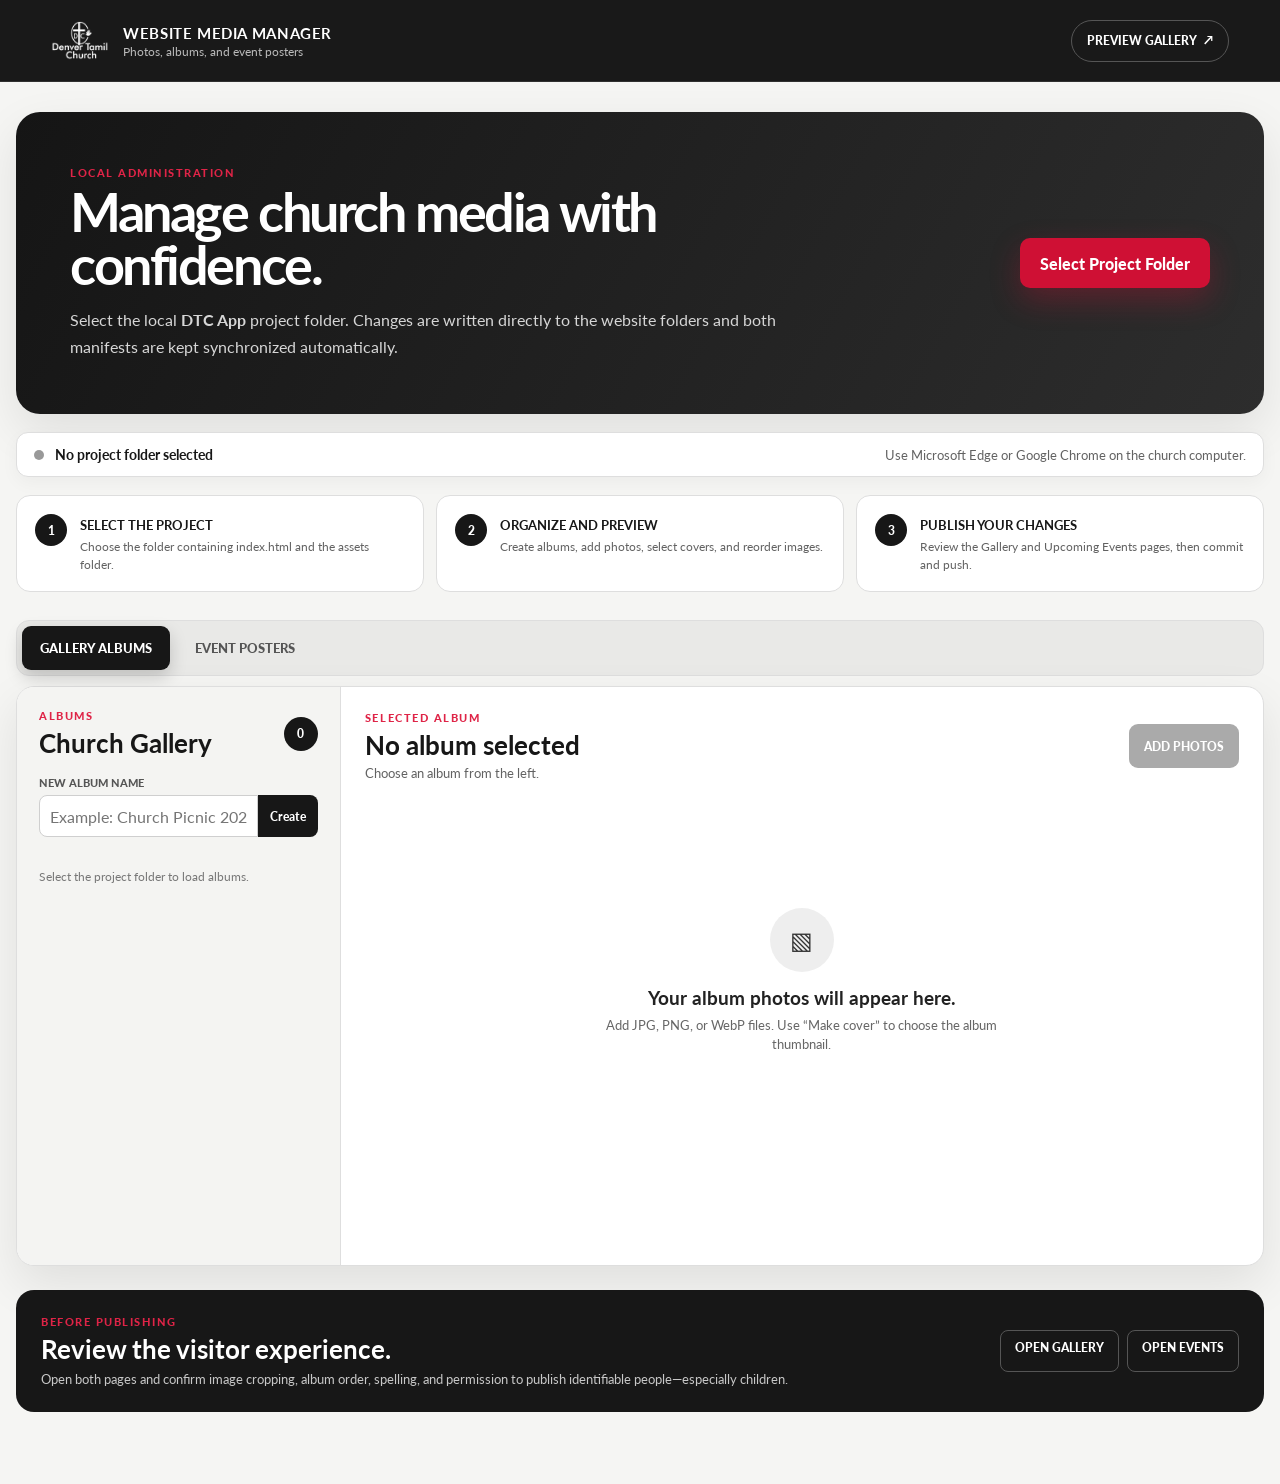
==== admin/index.html @ 18ee3ed0 "Organize site files and add daily verse card" ====
<!DOCTYPE html>
<html lang="en">
  <head>
    <meta charset="UTF-8" />
    <meta name="viewport" content="width=device-width, initial-scale=1.0" />
    <meta name="robots" content="noindex, nofollow" />
    <title>Media Manager | Denver Tamil Church</title>
    <link rel="icon" href="../favicon.ico" type="image/x-icon" />
    <link rel="preconnect" href="https://fonts.googleapis.com" />
    <link rel="preconnect" href="https://fonts.gstatic.com" crossorigin />
    <link href="https://fonts.googleapis.com/css2?family=Lato:wght@400;700;800;900&display=swap" rel="stylesheet" />
    <link rel="stylesheet" href="admin.css" />
  </head>
  <body>
    <a class="admin-skip" href="#admin-main">Skip to media manager</a>
    <header class="admin-header">
      <a href="../index.html" class="admin-brand" aria-label="Denver Tamil Church home"><img src="../lOGO.png" alt="Denver Tamil Church" width="142" height="94" /><span><strong>Website Media Manager</strong><small>Photos, albums, and event posters</small></span></a>
      <a class="admin-view-site" href="../gallery.html" target="_blank" rel="noopener noreferrer">Preview Gallery <span aria-hidden="true">↗</span></a>
    </header>

    <main id="admin-main" class="admin-main">
      <section class="admin-welcome" aria-labelledby="admin-title">
        <div><p class="admin-eyebrow">LOCAL ADMINISTRATION</p><h1 id="admin-title">Manage church media with confidence.</h1><p>Select the local <strong>DTC App</strong> project folder. Changes are written directly to the website folders and both manifests are kept synchronized automatically.</p></div>
        <button class="admin-primary" type="button" data-select-project>Select Project Folder</button>
      </section>

      <div class="admin-status" role="status" aria-live="polite" data-admin-status><span aria-hidden="true"></span><strong>No project folder selected</strong><small>Use Microsoft Edge or Google Chrome on the church computer.</small></div>

      <section class="admin-help" aria-label="Media publishing steps">
        <article><span>1</span><div><strong>Select the project</strong><p>Choose the folder containing index.html and the assets folder.</p></div></article>
        <article><span>2</span><div><strong>Organize and preview</strong><p>Create albums, add photos, select covers, and reorder images.</p></div></article>
        <article><span>3</span><div><strong>Publish your changes</strong><p>Review the Gallery and Upcoming Events pages, then commit and push.</p></div></article>
      </section>

      <div class="admin-tabs" role="tablist" aria-label="Media type">
        <button type="button" role="tab" aria-selected="true" aria-controls="gallery-manager" id="gallery-tab" data-admin-tab="gallery">Gallery Albums</button>
        <button type="button" role="tab" aria-selected="false" aria-controls="event-manager" id="event-tab" data-admin-tab="events">Event Posters</button>
      </div>

      <section class="admin-panel" id="gallery-manager" role="tabpanel" aria-labelledby="gallery-tab" data-admin-panel="gallery">
        <aside class="admin-sidebar">
          <div class="admin-panel-heading"><div><p class="admin-eyebrow">ALBUMS</p><h2>Church Gallery</h2></div><span data-album-total>0</span></div>
          <form class="admin-create-album" data-create-album><label for="new-album-name">New album name</label><div><input id="new-album-name" name="albumName" type="text" maxlength="60" placeholder="Example: Church Picnic 2026" required /><button type="submit">Create</button></div></form>
          <div class="admin-album-list" data-album-list><p class="admin-empty">Select the project folder to load albums.</p></div>
        </aside>
        <div class="admin-workspace">
          <div class="admin-workspace-heading"><div><p class="admin-eyebrow">SELECTED ALBUM</p><h2 data-selected-album>No album selected</h2><p data-selected-summary>Choose an album from the left.</p></div><label class="admin-upload is-disabled"><input type="file" accept="image/jpeg,image/png,image/webp" multiple data-gallery-upload disabled /><span>Add Photos</span></label></div>
          <div class="admin-photo-grid" data-gallery-grid><div class="admin-empty-state"><span aria-hidden="true">▧</span><h3>Your album photos will appear here.</h3><p>Add JPG, PNG, or WebP files. Use “Make cover” to choose the album thumbnail.</p></div></div>
        </div>
      </section>

      <section class="admin-panel" id="event-manager" role="tabpanel" aria-labelledby="event-tab" data-admin-panel="events" hidden>
        <div class="admin-workspace admin-workspace--wide">
          <div class="admin-workspace-heading"><div><p class="admin-eyebrow">UPCOMING EVENTS</p><h2>Event Poster Carousel</h2><p>Posters appear in this order. The first poster is shown first to visitors.</p></div><label class="admin-upload is-disabled"><input type="file" accept="image/jpeg,image/png,image/webp" multiple data-event-upload disabled /><span>Add Event Posters</span></label></div>
          <div class="admin-photo-grid admin-photo-grid--events" data-event-grid><div class="admin-empty-state"><span aria-hidden="true">◇</span><h3>Event posters will appear here.</h3><p>Select the project folder to manage upcoming-event images.</p></div></div>
        </div>
      </section>

      <section class="admin-publish" aria-labelledby="publish-title"><div><p class="admin-eyebrow">BEFORE PUBLISHING</p><h2 id="publish-title">Review the visitor experience.</h2><p>Open both pages and confirm image cropping, album order, spelling, and permission to publish identifiable people—especially children.</p></div><div><a href="../gallery.html" target="_blank" rel="noopener noreferrer">Open Gallery</a><a href="../events.html" target="_blank" rel="noopener noreferrer">Open Events</a></div></section>
    </main>
    <template id="admin-photo-template"><article class="admin-photo"><div class="admin-photo-preview"><img alt="" /><span class="admin-cover-badge">Cover</span></div><div class="admin-photo-info"><strong></strong><small></small></div><div class="admin-photo-actions"><button type="button" data-action="cover">Make cover</button><button type="button" data-action="up" aria-label="Move earlier">↑</button><button type="button" data-action="down" aria-label="Move later">↓</button><button class="admin-danger" type="button" data-action="delete">Delete</button></div></article></template>
    <script src="../js/admin.js"></script>
  </body>
</html>
---- admin/admin.css ----
:root { --red:#cf1034; --red-dark:#9f0926; --ink:#171717; --muted:#626262; --line:#dedede; --surface:#f5f5f3; --radius:18px; --shadow:0 18px 48px rgba(0,0,0,.09); }
* { box-sizing:border-box; }
html { color-scheme:light; scroll-behavior:smooth; }
body { margin:0; background:var(--surface); color:var(--ink); font-family:Lato,Arial,sans-serif; -webkit-font-smoothing:antialiased; }
button,input,a { font:inherit; }
button,a { -webkit-tap-highlight-color:transparent; }
:focus-visible { outline:3px solid #e82649; outline-offset:3px; }
.admin-skip { position:fixed; top:10px; left:10px; z-index:20; padding:10px 14px; border-radius:8px; background:#fff; color:#111; transform:translateY(-150%); }
.admin-skip:focus { transform:none; }
.admin-header { position:sticky; top:0; z-index:10; display:flex; min-height:82px; padding:10px clamp(18px,4vw,54px); align-items:center; justify-content:space-between; gap:20px; border-bottom:1px solid #303030; background:rgba(16,16,16,.96); color:#fff; backdrop-filter:blur(14px); }
.admin-brand { display:flex; align-items:center; gap:14px; color:#fff; text-decoration:none; }
.admin-brand img { width:58px; height:58px; object-fit:contain; filter:brightness(0) invert(1); }
.admin-brand span { display:grid; gap:3px; }
.admin-brand strong { font-size:.95rem; letter-spacing:.04em; text-transform:uppercase; }
.admin-brand small { color:#bbb; font-size:.72rem; }
.admin-view-site { display:inline-flex; min-height:42px; padding:9px 15px; align-items:center; gap:7px; border:1px solid #555; border-radius:999px; color:#fff; font-size:.78rem; font-weight:900; text-decoration:none; text-transform:uppercase; }
.admin-view-site:hover { border-color:#fff; background:#fff; color:#111; }
.admin-main { width:min(calc(100% - 32px),1380px); margin:0 auto; padding:30px 0 72px; }
.admin-welcome { display:flex; padding:clamp(26px,5vw,54px); align-items:center; justify-content:space-between; gap:32px; border-radius:24px; background:linear-gradient(118deg,#151515,#2d2d2d); color:#fff; box-shadow:var(--shadow); }
.admin-welcome > div { max-width:820px; }
.admin-eyebrow { margin:0 0 6px; color:#df2447; font-size:.68rem; font-weight:900; letter-spacing:.14em; text-transform:uppercase; }
.admin-welcome h1 { margin:0; font-size:clamp(2rem,4.2vw,4rem); line-height:.98; letter-spacing:-.045em; }
.admin-welcome p:not(.admin-eyebrow) { max-width:720px; margin:17px 0 0; color:#d6d6d6; line-height:1.65; }
.admin-primary { min-height:50px; padding:12px 20px; flex:0 0 auto; border:0; border-radius:10px; background:var(--red); color:#fff; font-weight:900; cursor:pointer; box-shadow:0 12px 30px rgba(207,16,52,.3); }
.admin-primary:hover { background:#ed2048; transform:translateY(-2px); }
.admin-status { display:flex; margin:18px 0; padding:13px 17px; align-items:center; gap:11px; border:1px solid var(--line); border-radius:12px; background:#fff; box-shadow:0 6px 18px rgba(0,0,0,.04); }
.admin-status > span { width:10px; height:10px; border-radius:50%; background:#999; }
.admin-status strong { font-size:.86rem; }
.admin-status small { margin-left:auto; color:var(--muted); }
.admin-status.is-ready > span { background:#248744; box-shadow:0 0 0 5px rgba(36,135,68,.12); }
.admin-status.is-error > span { background:var(--red); }
.admin-help { display:grid; grid-template-columns:repeat(3,1fr); gap:12px; margin-bottom:24px; }
.admin-help article { display:flex; padding:18px; gap:13px; border:1px solid var(--line); border-radius:14px; background:#fff; }
.admin-help article > span { display:grid; width:32px; height:32px; flex:0 0 32px; place-items:center; border-radius:50%; background:#171717; color:#fff; font-size:.78rem; font-weight:900; }
.admin-help strong { font-size:.84rem; text-transform:uppercase; }
.admin-help p { margin:5px 0 0; color:var(--muted); font-size:.76rem; line-height:1.45; }
.admin-tabs { display:flex; gap:7px; margin:28px 0 10px; padding:5px; border:1px solid var(--line); border-radius:13px; background:#e9e9e7; }
.admin-tabs button { min-height:44px; padding:9px 18px; border:0; border-radius:9px; background:transparent; color:#555; font-size:.8rem; font-weight:900; text-transform:uppercase; cursor:pointer; }
.admin-tabs button[aria-selected="true"] { background:#171717; color:#fff; box-shadow:0 7px 17px rgba(0,0,0,.18); }
.admin-panel { display:grid; grid-template-columns:minmax(250px,.26fr) minmax(0,.74fr); min-height:580px; overflow:hidden; border:1px solid var(--line); border-radius:var(--radius); background:#fff; box-shadow:var(--shadow); }
.admin-panel[hidden] { display:none; }
.admin-sidebar { padding:22px; border-right:1px solid var(--line); background:#f4f4f2; }
.admin-panel-heading,.admin-workspace-heading { display:flex; align-items:center; justify-content:space-between; gap:18px; }
.admin-panel-heading h2,.admin-workspace-heading h2,.admin-publish h2 { margin:0; font-size:clamp(1.25rem,2vw,1.75rem); }
.admin-panel-heading > span { display:grid; min-width:34px; height:34px; padding:0 8px; place-items:center; border-radius:999px; background:#171717; color:#fff; font-size:.72rem; font-weight:900; }
.admin-create-album { margin:18px 0; }
.admin-create-album label { display:block; margin-bottom:6px; color:#555; font-size:.7rem; font-weight:900; text-transform:uppercase; }
.admin-create-album > div { display:flex; }
.admin-create-album input { width:100%; min-width:0; height:42px; padding:9px 10px; border:1px solid #cfcfcf; border-radius:8px 0 0 8px; background:#fff; }
.admin-create-album button { padding:8px 12px; border:0; border-radius:0 8px 8px 0; background:#171717; color:#fff; font-size:.75rem; font-weight:900; cursor:pointer; }
.admin-album-list { display:grid; gap:7px; max-height:420px; overflow:auto; padding-right:3px; }
.admin-album-button { display:grid; grid-template-columns:1fr auto; padding:11px 12px; align-items:center; gap:10px; border:1px solid #d8d8d8; border-radius:9px; background:#fff; color:#171717; text-align:left; cursor:pointer; }
.admin-album-button strong { overflow:hidden; font-size:.78rem; text-overflow:ellipsis; white-space:nowrap; }
.admin-album-button span { color:#777; font-size:.68rem; }
.admin-album-button.is-active { border-color:#171717; background:#171717; color:#fff; }
.admin-album-button.is-active span { color:#ccc; }
.admin-empty { color:#777; font-size:.78rem; line-height:1.5; }
.admin-workspace { min-width:0; padding:24px; }
.admin-workspace--wide { grid-column:1/-1; }
.admin-workspace-heading { margin-bottom:20px; }
.admin-workspace-heading p:not(.admin-eyebrow) { margin:5px 0 0; color:var(--muted); font-size:.8rem; }
.admin-upload { display:inline-flex; min-height:44px; padding:10px 15px; align-items:center; border-radius:9px; background:var(--red); color:#fff; font-size:.76rem; font-weight:900; text-transform:uppercase; cursor:pointer; }
.admin-upload input { position:absolute; width:1px; height:1px; overflow:hidden; opacity:0; }
.admin-upload.is-disabled { background:#aaa; cursor:not-allowed; }
.admin-photo-grid { display:grid; grid-template-columns:repeat(3,minmax(0,1fr)); gap:13px; }
.admin-photo-grid--events { grid-template-columns:repeat(4,minmax(0,1fr)); }
.admin-photo { min-width:0; overflow:hidden; border:1px solid var(--line); border-radius:12px; background:#fff; box-shadow:0 8px 22px rgba(0,0,0,.06); }
.admin-photo-preview { position:relative; aspect-ratio:4/3; overflow:hidden; background:#222; }
.admin-photo-preview img { display:block; width:100%; height:100%; object-fit:cover; }
.admin-photo-grid--events .admin-photo-preview { aspect-ratio:16/9; }
.admin-cover-badge { position:absolute; top:9px; left:9px; display:none; padding:5px 8px; border-radius:999px; background:var(--red); color:#fff; font-size:.58rem; font-weight:900; text-transform:uppercase; }
.admin-photo.is-cover .admin-cover-badge { display:block; }
.admin-photo-info { display:grid; padding:10px 11px 6px; gap:2px; }
.admin-photo-info strong { overflow:hidden; font-size:.72rem; text-overflow:ellipsis; white-space:nowrap; }
.admin-photo-info small { color:#777; font-size:.62rem; }
.admin-photo-actions { display:flex; padding:7px 9px 10px; gap:5px; }
.admin-photo-actions button { min-height:31px; padding:5px 7px; border:1px solid #d3d3d3; border-radius:6px; background:#f5f5f5; color:#222; font-size:.62rem; font-weight:900; cursor:pointer; }
.admin-photo-actions button:hover { border-color:#171717; background:#171717; color:#fff; }
.admin-photo-actions .admin-danger { margin-left:auto; color:#a10b27; }
.admin-photo-actions .admin-danger:hover { border-color:var(--red); background:var(--red); color:#fff; }
.admin-empty-state { grid-column:1/-1; display:grid; min-height:360px; padding:30px; place-content:center; justify-items:center; color:#666; text-align:center; }
.admin-empty-state > span { display:grid; width:64px; height:64px; margin-bottom:15px; place-items:center; border-radius:50%; background:#eee; color:#333; font-size:1.5rem; }
.admin-empty-state h3 { margin:0; color:#222; }
.admin-empty-state p { max-width:450px; margin:7px 0 0; font-size:.82rem; line-height:1.5; }
.admin-publish { display:flex; margin-top:24px; padding:25px; align-items:center; justify-content:space-between; gap:25px; border-radius:var(--radius); background:#171717; color:#fff; }
.admin-publish p:not(.admin-eyebrow) { margin:7px 0 0; color:#c8c8c8; font-size:.82rem; }
.admin-publish > div:last-child { display:flex; gap:8px; }
.admin-publish a { min-height:42px; padding:10px 14px; border:1px solid #555; border-radius:8px; color:#fff; font-size:.72rem; font-weight:900; text-decoration:none; text-transform:uppercase; }
.admin-publish a:hover { border-color:#fff; background:#fff; color:#111; }
@media(max-width:980px){.admin-help{grid-template-columns:1fr}.admin-panel{grid-template-columns:1fr}.admin-sidebar{border-right:0;border-bottom:1px solid var(--line)}.admin-album-list{grid-template-columns:repeat(2,1fr);max-height:none}.admin-photo-grid,.admin-photo-grid--events{grid-template-columns:repeat(2,1fr)}}
@media(max-width:620px){.admin-header{min-height:68px;padding:8px 12px}.admin-brand img{width:48px;height:48px}.admin-brand small,.admin-view-site span{display:none}.admin-view-site{padding:8px 11px}.admin-main{width:min(calc(100% - 18px),1380px);padding-top:10px}.admin-welcome{align-items:flex-start;flex-direction:column;border-radius:16px}.admin-primary{width:100%}.admin-status{align-items:flex-start;flex-wrap:wrap}.admin-status small{width:100%;margin-left:21px}.admin-album-list,.admin-photo-grid,.admin-photo-grid--events{grid-template-columns:1fr}.admin-workspace{padding:16px}.admin-workspace-heading{align-items:flex-start;flex-direction:column}.admin-upload{width:100%;justify-content:center}.admin-publish{align-items:flex-start;flex-direction:column}.admin-publish>div:last-child{width:100%}.admin-publish a{flex:1;text-align:center}}
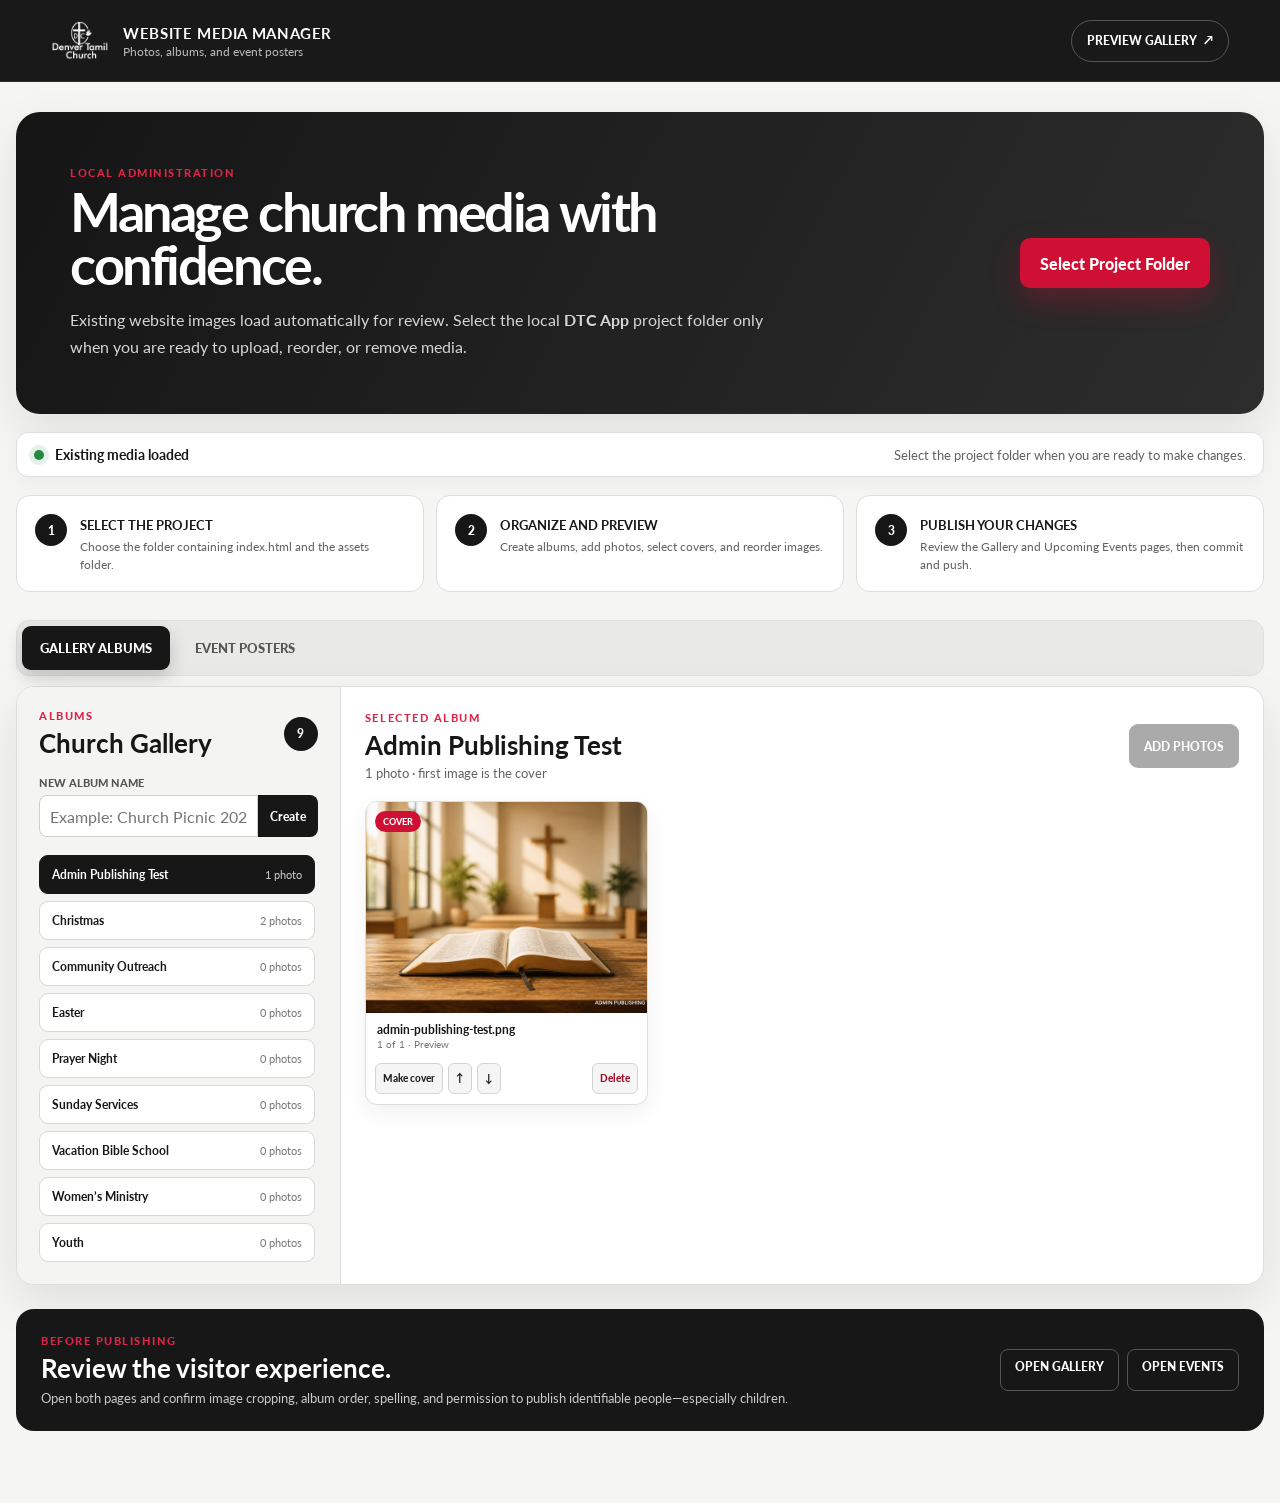
==== commit 464d8338: "Enable persistent admin media publishing" ====
--- a/admin/index.html
+++ b/admin/index.html
@@ -20,7 +20,7 @@
 
     <main id="admin-main" class="admin-main">
       <section class="admin-welcome" aria-labelledby="admin-title">
-        <div><p class="admin-eyebrow">LOCAL ADMINISTRATION</p><h1 id="admin-title">Manage church media with confidence.</h1><p>Select the local <strong>DTC App</strong> project folder. Changes are written directly to the website folders and both manifests are kept synchronized automatically.</p></div>
+        <div><p class="admin-eyebrow">LOCAL ADMINISTRATION</p><h1 id="admin-title">Manage church media with confidence.</h1><p>Existing website images load automatically for review. Select the local <strong>DTC App</strong> project folder only when you are ready to upload, reorder, or remove media.</p></div>
         <button class="admin-primary" type="button" data-select-project>Select Project Folder</button>
       </section>
 
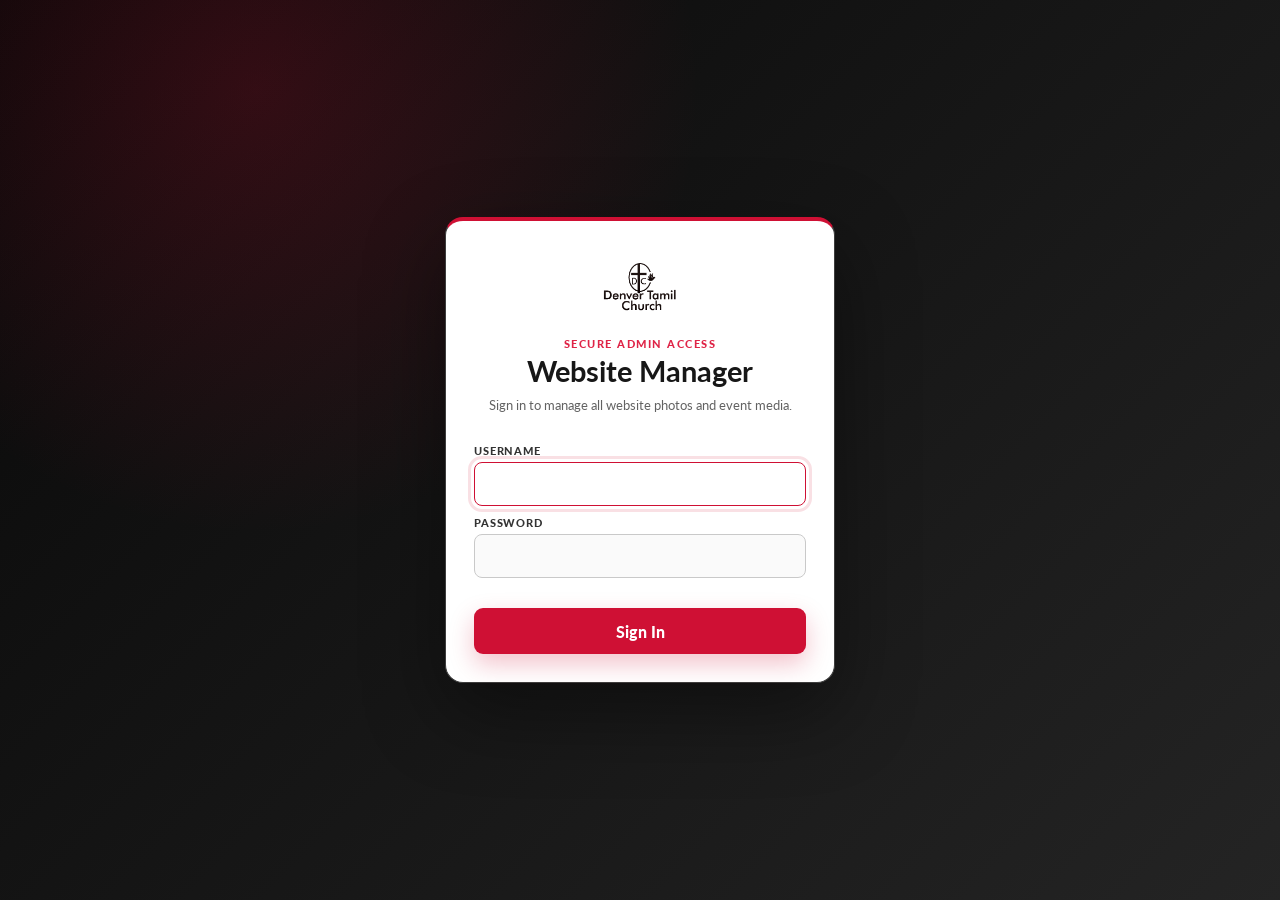
==== commit 9c6f64d5: "commit" ====
--- a/admin/index.html
+++ b/admin/index.html
@@ -4,42 +4,59 @@
     <meta charset="UTF-8" />
     <meta name="viewport" content="width=device-width, initial-scale=1.0" />
     <meta name="robots" content="noindex, nofollow" />
-    <title>Media Manager | Denver Tamil Church</title>
+    <title>Denver Tamil Church Website Manager</title>
     <link rel="icon" href="../favicon.ico" type="image/x-icon" />
     <link rel="preconnect" href="https://fonts.googleapis.com" />
     <link rel="preconnect" href="https://fonts.gstatic.com" crossorigin />
     <link href="https://fonts.googleapis.com/css2?family=Lato:wght@400;700;800;900&display=swap" rel="stylesheet" />
     <link rel="stylesheet" href="admin.css" />
   </head>
-  <body>
+  <body class="admin-locked">
+    <section class="admin-login" data-admin-login aria-labelledby="admin-login-title">
+      <form class="admin-login-card" data-admin-login-form>
+        <img src="../lOGO.png" alt="Denver Tamil Church" width="142" height="94" />
+        <p class="admin-eyebrow">SECURE ADMIN ACCESS</p>
+        <h1 id="admin-login-title">Website Manager</h1>
+        <p>Sign in to manage all website photos and event media.</p>
+        <label for="admin-username">Username</label>
+        <input id="admin-username" name="username" type="text" autocomplete="username" required autofocus />
+        <label for="admin-password">Password</label>
+        <input id="admin-password" name="password" type="password" autocomplete="current-password" required />
+        <p class="admin-login-error" data-admin-login-error role="alert" aria-live="polite"></p>
+        <button type="submit">Sign In</button>
+      </form>
+    </section>
     <a class="admin-skip" href="#admin-main">Skip to media manager</a>
     <header class="admin-header">
-      <a href="../index.html" class="admin-brand" aria-label="Denver Tamil Church home"><img src="../lOGO.png" alt="Denver Tamil Church" width="142" height="94" /><span><strong>Website Media Manager</strong><small>Photos, albums, and event posters</small></span></a>
-      <a class="admin-view-site" href="../gallery.html" target="_blank" rel="noopener noreferrer">Preview Gallery <span aria-hidden="true">↗</span></a>
+      <a href="../index.html" class="admin-brand" aria-label="Denver Tamil Church home"><img src="../lOGO.png" alt="Denver Tamil Church" width="142" height="94" /><span><strong>Denver Tamil Church</strong><small>Website Manager</small></span></a>
+      <div class="admin-header-actions"><a class="admin-view-site" href="../index.html" target="_blank" rel="noopener noreferrer">View Website <span aria-hidden="true">↗</span></a><button class="admin-sign-out" type="button" data-admin-sign-out>Sign Out</button></div>
     </header>
 
     <main id="admin-main" class="admin-main">
       <section class="admin-welcome" aria-labelledby="admin-title">
-        <div><p class="admin-eyebrow">LOCAL ADMINISTRATION</p><h1 id="admin-title">Manage church media with confidence.</h1><p>Existing website images load automatically for review. Select the local <strong>DTC App</strong> project folder only when you are ready to upload, reorder, or remove media.</p></div>
-        <button class="admin-primary" type="button" data-select-project>Select Project Folder</button>
+        <div><p class="admin-eyebrow">MEDIA DASHBOARD</p><h1 id="admin-title">Website Media Manager</h1><p>Manage galleries, event posters, header backgrounds, and pastor photos.</p></div>
+        <button class="admin-primary" type="button" data-select-project>Connect Project</button>
       </section>
 
       <div class="admin-status" role="status" aria-live="polite" data-admin-status><span aria-hidden="true"></span><strong>No project folder selected</strong><small>Use Microsoft Edge or Google Chrome on the church computer.</small></div>
 
-      <section class="admin-help" aria-label="Media publishing steps">
-        <article><span>1</span><div><strong>Select the project</strong><p>Choose the folder containing index.html and the assets folder.</p></div></article>
-        <article><span>2</span><div><strong>Organize and preview</strong><p>Create albums, add photos, select covers, and reorder images.</p></div></article>
-        <article><span>3</span><div><strong>Publish your changes</strong><p>Review the Gallery and Upcoming Events pages, then commit and push.</p></div></article>
+      <section class="admin-upload-progress" data-upload-progress hidden aria-labelledby="upload-progress-title">
+        <div class="admin-upload-progress-heading"><div><p class="admin-eyebrow">PUBLISHING MEDIA</p><h2 id="upload-progress-title" data-upload-progress-title>Preparing images…</h2></div><strong data-upload-overall-percent>0%</strong></div>
+        <div class="admin-progress-row"><div><span>Current image</span><small data-upload-current-detail>Waiting to begin</small></div><div class="admin-progress-track" role="progressbar" aria-label="Current image upload progress" aria-valuemin="0" aria-valuemax="100" aria-valuenow="0" data-upload-current-progress><i data-upload-current-bar></i></div></div>
+        <div class="admin-progress-row"><div><span>Overall progress</span><small data-upload-overall-detail>0 of 0 images</small></div><div class="admin-progress-track" role="progressbar" aria-label="Overall upload progress" aria-valuemin="0" aria-valuemax="100" aria-valuenow="0" data-upload-overall-progress><i data-upload-overall-bar></i></div></div>
+        <p class="admin-upload-progress-meta" data-upload-progress-meta>Calculating time remaining…</p>
       </section>
 
       <div class="admin-tabs" role="tablist" aria-label="Media type">
         <button type="button" role="tab" aria-selected="true" aria-controls="gallery-manager" id="gallery-tab" data-admin-tab="gallery">Gallery Albums</button>
         <button type="button" role="tab" aria-selected="false" aria-controls="event-manager" id="event-tab" data-admin-tab="events">Event Posters</button>
+        <button type="button" role="tab" aria-selected="false" aria-controls="background-manager" id="background-tab" data-admin-tab="backgrounds">Header Backgrounds</button>
+        <button type="button" role="tab" aria-selected="false" aria-controls="pastor-manager" id="pastor-tab" data-admin-tab="pastor">Pastor Photos</button>
       </div>
 
       <section class="admin-panel" id="gallery-manager" role="tabpanel" aria-labelledby="gallery-tab" data-admin-panel="gallery">
         <aside class="admin-sidebar">
-          <div class="admin-panel-heading"><div><p class="admin-eyebrow">ALBUMS</p><h2>Church Gallery</h2></div><span data-album-total>0</span></div>
+          <div class="admin-panel-heading"><div><p class="admin-eyebrow">ALBUMS · DRAG TO REORDER</p><h2>Church Gallery</h2></div><span data-album-total>0</span></div>
           <form class="admin-create-album" data-create-album><label for="new-album-name">New album name</label><div><input id="new-album-name" name="albumName" type="text" maxlength="60" placeholder="Example: Church Picnic 2026" required /><button type="submit">Create</button></div></form>
           <div class="admin-album-list" data-album-list><p class="admin-empty">Select the project folder to load albums.</p></div>
         </aside>
@@ -49,16 +66,42 @@
         </div>
       </section>
 
-      <section class="admin-panel" id="event-manager" role="tabpanel" aria-labelledby="event-tab" data-admin-panel="events" hidden>
+      <section class="admin-panel" id="pastor-manager" role="tabpanel" aria-labelledby="pastor-tab" data-admin-panel="pastor" hidden>
         <div class="admin-workspace admin-workspace--wide">
-          <div class="admin-workspace-heading"><div><p class="admin-eyebrow">UPCOMING EVENTS</p><h2>Event Poster Carousel</h2><p>Posters appear in this order. The first poster is shown first to visitors.</p></div><label class="admin-upload is-disabled"><input type="file" accept="image/jpeg,image/png,image/webp" multiple data-event-upload disabled /><span>Add Event Posters</span></label></div>
-          <div class="admin-photo-grid admin-photo-grid--events" data-event-grid><div class="admin-empty-state"><span aria-hidden="true">◇</span><h3>Event posters will appear here.</h3><p>Select the project folder to manage upcoming-event images.</p></div></div>
+          <div class="admin-workspace-heading"><div><p class="admin-eyebrow">MEET OUR PASTOR · <span data-pastor-total>1</span> PHOTOS</p><h2>Pastor Photo Manager</h2><p>Add, delete, or reorder photos. Every published photo transitions automatically on the homepage.</p></div><label class="admin-upload is-disabled"><input type="file" accept="image/jpeg,image/png,image/webp" multiple data-pastor-upload disabled /><span>Add Pastor Photos</span></label></div>
+          <div class="admin-photo-grid admin-photo-grid--pastor" data-pastor-grid><div class="admin-empty-state"><span aria-hidden="true">◇</span><h3>Loading pastor photos…</h3></div></div>
         </div>
       </section>
 
-      <section class="admin-publish" aria-labelledby="publish-title"><div><p class="admin-eyebrow">BEFORE PUBLISHING</p><h2 id="publish-title">Review the visitor experience.</h2><p>Open both pages and confirm image cropping, album order, spelling, and permission to publish identifiable people—especially children.</p></div><div><a href="../gallery.html" target="_blank" rel="noopener noreferrer">Open Gallery</a><a href="../events.html" target="_blank" rel="noopener noreferrer">Open Events</a></div></section>
+      <section class="admin-panel" id="background-manager" role="tabpanel" aria-labelledby="background-tab" data-admin-panel="backgrounds" hidden>
+        <div class="admin-workspace admin-workspace--wide">
+          <div class="admin-workspace-heading"><div><p class="admin-eyebrow">HOMEPAGE HEADER · <span data-background-total>4</span> SLIDES</p><h2>Header Background Manager</h2><p>Add or delete photos, drag them into order, or select “Make first” to choose the opening header image.</p></div><label class="admin-upload is-disabled"><input type="file" accept="image/jpeg,image/png,image/webp" multiple data-background-upload disabled /><span>Add Header Photos</span></label></div>
+          <div class="admin-photo-grid admin-photo-grid--backgrounds" data-background-preview><div class="admin-empty-state"><span aria-hidden="true">◇</span><h3>Loading header backgrounds…</h3></div></div>
+        </div>
+      </section>
+
+      <section class="admin-panel" id="event-manager" role="tabpanel" aria-labelledby="event-tab" data-admin-panel="events" hidden>
+        <div class="admin-workspace admin-workspace--wide">
+          <div class="admin-workspace-heading"><div><p class="admin-eyebrow">UPCOMING EVENTS</p><h2>Event Poster Carousel</h2><p>Drag posters into the preferred order. The first poster is shown first to visitors.</p></div><label class="admin-upload is-disabled"><input type="file" accept="image/jpeg,image/png,image/webp" multiple data-event-upload disabled /><span>Add Event Posters</span></label></div>
+          <div class="admin-photo-grid admin-photo-grid--events" data-event-grid><div class="admin-empty-state"><span aria-hidden="true">◇</span><h3>Loading event posters…</h3></div></div>
+        </div>
+      </section>
+
     </main>
+    <dialog class="admin-event-dialog" data-event-publish-dialog aria-labelledby="event-publish-title">
+      <form class="admin-event-form" data-event-publish-form>
+        <div class="admin-event-dialog-heading"><div><p class="admin-eyebrow">NEW UPCOMING EVENT</p><h2 id="event-publish-title">Add poster details</h2><p data-event-file-name></p></div><button type="button" data-event-publish-close aria-label="Cancel event upload">×</button></div>
+        <div class="admin-event-form-grid">
+          <label class="admin-event-field admin-event-field--wide"><span>1. Header</span><input name="title" type="text" maxlength="100" placeholder="Example: Church Picnic 2026" required /></label>
+          <label class="admin-event-field"><span>2. When</span><input name="when" type="datetime-local" required /></label>
+          <label class="admin-event-field"><span>3. Where</span><input name="location" type="text" maxlength="180" value="Denver Tamil Church, 9052 W Ken Caryl Ave, Littleton, CO 80128" placeholder="Venue and complete address" required /><small><a href="https://www.google.com/maps/search/?api=1&amp;query=9052+W+Ken+Caryl+Ave%2C+Littleton%2C+CO+80128" target="_blank" rel="noopener noreferrer">View church address in Google Maps ↗</a></small></label>
+          <label class="admin-event-field admin-event-field--wide"><span>4. Details</span><textarea name="summary" rows="3" maxlength="500" placeholder="A concise description of the event" required></textarea></label>
+          <label class="admin-event-field admin-event-field--wide"><span>5. What to Expect</span><textarea name="expectations" rows="5" placeholder="Enter one item per line" required></textarea><small>Each line becomes one item on the event details page.</small></label>
+        </div>
+        <div class="admin-event-dialog-actions"><button type="button" data-event-publish-cancel>Cancel</button><button class="admin-event-publish-button" type="submit">Upload &amp; Publish</button></div>
+      </form>
+    </dialog>
     <template id="admin-photo-template"><article class="admin-photo"><div class="admin-photo-preview"><img alt="" /><span class="admin-cover-badge">Cover</span></div><div class="admin-photo-info"><strong></strong><small></small></div><div class="admin-photo-actions"><button type="button" data-action="cover">Make cover</button><button type="button" data-action="up" aria-label="Move earlier">↑</button><button type="button" data-action="down" aria-label="Move later">↓</button><button class="admin-danger" type="button" data-action="delete">Delete</button></div></article></template>
-    <script src="../js/admin.js"></script>
+    <script src="../js/admin.js?v=20260805-professional-dashboard"></script>
   </body>
 </html>
--- a/admin/admin.css
+++ b/admin/admin.css
@@ -2,44 +2,99 @@
 * { box-sizing:border-box; }
 html { color-scheme:light; scroll-behavior:smooth; }
 body { margin:0; background:var(--surface); color:var(--ink); font-family:Lato,Arial,sans-serif; -webkit-font-smoothing:antialiased; }
+body.admin-locked { overflow:hidden; }
+body.admin-locked > :not(.admin-login) { visibility:hidden; }
+.admin-login { position:fixed; inset:0; z-index:100; display:grid; padding:20px; place-items:center; overflow:auto; background:radial-gradient(circle at 20% 10%,rgba(207,16,52,.2),transparent 34%),linear-gradient(135deg,#080808,#242424); }
+.admin-login[hidden] { display:none; }
+.admin-login-card { display:grid; width:min(100%,390px); padding:28px; border:1px solid #3d3d3d; border-top:4px solid var(--red); border-radius:18px; background:#fff; box-shadow:0 28px 80px rgba(0,0,0,.42); }
+.admin-login-card img { width:76px; height:76px; margin:0 auto 12px; object-fit:contain; filter:brightness(.18); }
+.admin-login-card .admin-eyebrow { text-align:center; }
+.admin-login-card h1 { margin:0; font-size:1.8rem; line-height:1.1; text-align:center; }
+.admin-login-card > p:not(.admin-eyebrow):not(.admin-login-error) { margin:8px 0 20px; color:var(--muted); font-size:.8rem; line-height:1.45; text-align:center; }
+.admin-login-card label { margin:10px 0 5px; color:#333; font-size:.67rem; font-weight:900; letter-spacing:.08em; text-transform:uppercase; }
+.admin-login-card input { width:100%; height:44px; padding:10px 12px; border:1px solid #c9c9c9; border-radius:8px; background:#fafafa; color:#111; }
+.admin-login-card input:focus { border-color:var(--red); background:#fff; outline:3px solid rgba(207,16,52,.13); }
+.admin-login-error { min-height:19px; margin:7px 0 0; color:#a10b27; font-size:.72rem; font-weight:800; }
+.admin-login-card button { min-height:46px; margin-top:4px; border:0; border-radius:9px; background:var(--red); color:#fff; font-weight:900; cursor:pointer; box-shadow:0 10px 24px rgba(207,16,52,.25); }
+.admin-login-card button:hover { background:#eb2147; }
+.admin-event-dialog { width:min(calc(100% - 28px),760px); max-height:calc(100dvh - 28px); padding:0; overflow:auto; border:0; border-radius:18px; background:#fff; color:#171717; box-shadow:0 30px 90px rgba(0,0,0,.42); }
+.admin-event-dialog::backdrop { background:rgba(5,5,5,.76); backdrop-filter:blur(7px); }
+.admin-event-form { padding:22px; }
+.admin-event-dialog-heading { display:flex; margin:-22px -22px 18px; padding:19px 22px; align-items:flex-start; justify-content:space-between; gap:18px; border-bottom:1px solid #333; background:#171717; color:#fff; }
+.admin-event-dialog-heading h2 { margin:0; color:#fff; font-size:1.45rem; }
+.admin-event-dialog-heading p:last-child { margin:5px 0 0; color:#bbb; font-size:.7rem; }
+.admin-event-dialog-heading > button { display:grid; width:36px; height:36px; padding:0; flex:0 0 36px; place-items:center; border:1px solid #555; border-radius:50%; background:#292929; color:#fff; font-size:1.2rem; cursor:pointer; }
+.admin-event-dialog-heading > button:hover { border-color:var(--red); background:var(--red); }
+.admin-event-form-grid { display:grid; grid-template-columns:1fr 1fr; gap:13px; }
+.admin-event-field { display:grid; align-content:start; gap:5px; }
+.admin-event-field--wide { grid-column:1/-1; }
+.admin-event-field > span { color:#333; font-size:.68rem; font-weight:900; letter-spacing:.06em; text-transform:uppercase; }
+.admin-event-field input,.admin-event-field textarea { width:100%; padding:10px 11px; border:1px solid #c9c9c9; border-radius:8px; background:#fafafa; color:#171717; resize:vertical; }
+.admin-event-field input { min-height:43px; }
+.admin-event-field input:focus,.admin-event-field textarea:focus { border-color:var(--red); background:#fff; outline:3px solid rgba(207,16,52,.12); }
+.admin-event-field small { color:#777; font-size:.65rem; }
+.admin-event-field small a { color:#8f0b24; font-weight:800; text-decoration-thickness:1px; text-underline-offset:2px; }
+.admin-event-field small a:hover { color:var(--red); }
+.admin-event-dialog-actions { display:flex; margin-top:18px; justify-content:flex-end; gap:8px; }
+.admin-event-dialog-actions button { min-height:43px; padding:9px 15px; border:1px solid #cfcfcf; border-radius:8px; background:#f5f5f5; color:#222; font-size:.75rem; font-weight:900; cursor:pointer; }
+.admin-event-dialog-actions .admin-event-publish-button { min-width:160px; border-color:var(--red); background:var(--red); color:#fff; box-shadow:0 9px 20px rgba(207,16,52,.24); }
+.admin-event-dialog-actions .admin-event-publish-button:hover { background:#ec2048; }
+.admin-event-dialog-actions .admin-event-publish-button:disabled { opacity:.55; cursor:wait; }
 button,input,a { font:inherit; }
 button,a { -webkit-tap-highlight-color:transparent; }
 :focus-visible { outline:3px solid #e82649; outline-offset:3px; }
 .admin-skip { position:fixed; top:10px; left:10px; z-index:20; padding:10px 14px; border-radius:8px; background:#fff; color:#111; transform:translateY(-150%); }
 .admin-skip:focus { transform:none; }
-.admin-header { position:sticky; top:0; z-index:10; display:flex; min-height:82px; padding:10px clamp(18px,4vw,54px); align-items:center; justify-content:space-between; gap:20px; border-bottom:1px solid #303030; background:rgba(16,16,16,.96); color:#fff; backdrop-filter:blur(14px); }
+.admin-header { position:sticky; top:0; z-index:10; display:flex; min-height:66px; padding:6px clamp(16px,3vw,42px); align-items:center; justify-content:space-between; gap:16px; border-bottom:1px solid #303030; background:rgba(16,16,16,.96); color:#fff; backdrop-filter:blur(14px); }
 .admin-brand { display:flex; align-items:center; gap:14px; color:#fff; text-decoration:none; }
-.admin-brand img { width:58px; height:58px; object-fit:contain; filter:brightness(0) invert(1); }
+.admin-brand img { width:46px; height:46px; object-fit:contain; filter:brightness(0) invert(1); }
 .admin-brand span { display:grid; gap:3px; }
 .admin-brand strong { font-size:.95rem; letter-spacing:.04em; text-transform:uppercase; }
 .admin-brand small { color:#bbb; font-size:.72rem; }
 .admin-view-site { display:inline-flex; min-height:42px; padding:9px 15px; align-items:center; gap:7px; border:1px solid #555; border-radius:999px; color:#fff; font-size:.78rem; font-weight:900; text-decoration:none; text-transform:uppercase; }
 .admin-view-site:hover { border-color:#fff; background:#fff; color:#111; }
-.admin-main { width:min(calc(100% - 32px),1380px); margin:0 auto; padding:30px 0 72px; }
-.admin-welcome { display:flex; padding:clamp(26px,5vw,54px); align-items:center; justify-content:space-between; gap:32px; border-radius:24px; background:linear-gradient(118deg,#151515,#2d2d2d); color:#fff; box-shadow:var(--shadow); }
+.admin-header-actions { display:flex; align-items:center; gap:7px; }
+.admin-sign-out { min-height:42px; padding:9px 13px; border:1px solid #70404a; border-radius:999px; background:#2b1116; color:#fff; font-size:.72rem; font-weight:900; text-transform:uppercase; cursor:pointer; }
+.admin-sign-out:hover { border-color:var(--red); background:var(--red); }
+.admin-main { width:min(calc(100% - 28px),1380px); margin:0 auto; padding:18px 0 42px; }
+.admin-welcome { display:flex; padding:clamp(18px,3vw,30px); align-items:center; justify-content:space-between; gap:24px; border-radius:18px; background:linear-gradient(118deg,#151515,#2d2d2d); color:#fff; box-shadow:var(--shadow); }
 .admin-welcome > div { max-width:820px; }
 .admin-eyebrow { margin:0 0 6px; color:#df2447; font-size:.68rem; font-weight:900; letter-spacing:.14em; text-transform:uppercase; }
-.admin-welcome h1 { margin:0; font-size:clamp(2rem,4.2vw,4rem); line-height:.98; letter-spacing:-.045em; }
-.admin-welcome p:not(.admin-eyebrow) { max-width:720px; margin:17px 0 0; color:#d6d6d6; line-height:1.65; }
+.admin-welcome h1 { margin:0; font-size:clamp(1.55rem,3vw,2.5rem); line-height:1; letter-spacing:-.035em; }
+.admin-welcome p:not(.admin-eyebrow) { max-width:760px; margin:9px 0 0; color:#d6d6d6; font-size:.84rem; line-height:1.45; }
 .admin-primary { min-height:50px; padding:12px 20px; flex:0 0 auto; border:0; border-radius:10px; background:var(--red); color:#fff; font-weight:900; cursor:pointer; box-shadow:0 12px 30px rgba(207,16,52,.3); }
 .admin-primary:hover { background:#ed2048; transform:translateY(-2px); }
-.admin-status { display:flex; margin:18px 0; padding:13px 17px; align-items:center; gap:11px; border:1px solid var(--line); border-radius:12px; background:#fff; box-shadow:0 6px 18px rgba(0,0,0,.04); }
+.admin-status { display:flex; margin:10px 0; padding:10px 14px; align-items:center; gap:10px; border:1px solid var(--line); border-radius:10px; background:#fff; box-shadow:0 6px 18px rgba(0,0,0,.04); }
 .admin-status > span { width:10px; height:10px; border-radius:50%; background:#999; }
 .admin-status strong { font-size:.86rem; }
 .admin-status small { margin-left:auto; color:var(--muted); }
 .admin-status.is-ready > span { background:#248744; box-shadow:0 0 0 5px rgba(36,135,68,.12); }
 .admin-status.is-error > span { background:var(--red); }
-.admin-help { display:grid; grid-template-columns:repeat(3,1fr); gap:12px; margin-bottom:24px; }
-.admin-help article { display:flex; padding:18px; gap:13px; border:1px solid var(--line); border-radius:14px; background:#fff; }
+.admin-upload-progress { margin:10px 0 12px; padding:15px 17px; overflow:hidden; border:1px solid #d6d6d6; border-left:4px solid var(--red); border-radius:12px; background:#fff; box-shadow:0 10px 28px rgba(0,0,0,.07); }
+.admin-upload-progress[hidden] { display:none; }
+.admin-upload-progress-heading { display:flex; margin-bottom:12px; align-items:center; justify-content:space-between; gap:18px; }
+.admin-upload-progress-heading h2 { margin:0; font-size:1rem; }
+.admin-upload-progress-heading > strong { color:var(--red); font-size:1.35rem; font-variant-numeric:tabular-nums; }
+.admin-progress-row { display:grid; grid-template-columns:minmax(170px,.3fr) minmax(220px,.7fr); margin-top:9px; align-items:center; gap:14px; }
+.admin-progress-row > div:first-child { display:flex; min-width:0; align-items:center; justify-content:space-between; gap:10px; }
+.admin-progress-row span { color:#333; font-size:.7rem; font-weight:900; text-transform:uppercase; }
+.admin-progress-row small { max-width:60%; overflow:hidden; color:#777; font-size:.66rem; text-overflow:ellipsis; white-space:nowrap; }
+.admin-progress-track { position:relative; height:9px; overflow:hidden; border-radius:999px; background:#e6e6e6; box-shadow:inset 0 1px 2px rgba(0,0,0,.1); }
+.admin-progress-track i { position:absolute; inset:0 auto 0 0; width:0; border-radius:inherit; background:linear-gradient(90deg,#a70827,var(--red),#f04464); box-shadow:0 0 14px rgba(207,16,52,.35); transition:width .18s ease; }
+.admin-progress-track i::after { position:absolute; inset:0; background:linear-gradient(110deg,transparent 20%,rgba(255,255,255,.38) 42%,transparent 64%); content:''; animation:admin-progress-shine 1.2s linear infinite; transform:translateX(-100%); }
+.admin-upload-progress-meta { margin:10px 0 0; color:#666; font-size:.68rem; font-weight:700; text-align:right; }
+@keyframes admin-progress-shine { to { transform:translateX(180%); } }
+.admin-help { display:grid; grid-template-columns:repeat(3,1fr); gap:8px; margin-bottom:12px; }
+.admin-help article { display:flex; padding:11px 13px; gap:10px; border:1px solid var(--line); border-radius:11px; background:#fff; }
 .admin-help article > span { display:grid; width:32px; height:32px; flex:0 0 32px; place-items:center; border-radius:50%; background:#171717; color:#fff; font-size:.78rem; font-weight:900; }
 .admin-help strong { font-size:.84rem; text-transform:uppercase; }
 .admin-help p { margin:5px 0 0; color:var(--muted); font-size:.76rem; line-height:1.45; }
-.admin-tabs { display:flex; gap:7px; margin:28px 0 10px; padding:5px; border:1px solid var(--line); border-radius:13px; background:#e9e9e7; }
+.admin-tabs { display:flex; gap:7px; margin:14px 0 8px; padding:4px; border:1px solid var(--line); border-radius:11px; background:#e9e9e7; }
 .admin-tabs button { min-height:44px; padding:9px 18px; border:0; border-radius:9px; background:transparent; color:#555; font-size:.8rem; font-weight:900; text-transform:uppercase; cursor:pointer; }
 .admin-tabs button[aria-selected="true"] { background:#171717; color:#fff; box-shadow:0 7px 17px rgba(0,0,0,.18); }
-.admin-panel { display:grid; grid-template-columns:minmax(250px,.26fr) minmax(0,.74fr); min-height:580px; overflow:hidden; border:1px solid var(--line); border-radius:var(--radius); background:#fff; box-shadow:var(--shadow); }
+.admin-panel { display:grid; grid-template-columns:minmax(250px,.26fr) minmax(0,.74fr); min-height:480px; overflow:hidden; border:1px solid var(--line); border-radius:var(--radius); background:#fff; box-shadow:var(--shadow); }
 .admin-panel[hidden] { display:none; }
-.admin-sidebar { padding:22px; border-right:1px solid var(--line); background:#f4f4f2; }
+.admin-sidebar { padding:16px; border-right:1px solid var(--line); background:#f4f4f2; }
 .admin-panel-heading,.admin-workspace-heading { display:flex; align-items:center; justify-content:space-between; gap:18px; }
 .admin-panel-heading h2,.admin-workspace-heading h2,.admin-publish h2 { margin:0; font-size:clamp(1.25rem,2vw,1.75rem); }
 .admin-panel-heading > span { display:grid; min-width:34px; height:34px; padding:0 8px; place-items:center; border-radius:999px; background:#171717; color:#fff; font-size:.72rem; font-weight:900; }
@@ -49,21 +104,33 @@
 .admin-create-album input { width:100%; min-width:0; height:42px; padding:9px 10px; border:1px solid #cfcfcf; border-radius:8px 0 0 8px; background:#fff; }
 .admin-create-album button { padding:8px 12px; border:0; border-radius:0 8px 8px 0; background:#171717; color:#fff; font-size:.75rem; font-weight:900; cursor:pointer; }
 .admin-album-list { display:grid; gap:7px; max-height:420px; overflow:auto; padding-right:3px; }
-.admin-album-button { display:grid; grid-template-columns:1fr auto; padding:11px 12px; align-items:center; gap:10px; border:1px solid #d8d8d8; border-radius:9px; background:#fff; color:#171717; text-align:left; cursor:pointer; }
+.admin-album-row { display:grid; grid-template-columns:minmax(0,1fr) 34px; gap:6px; align-items:stretch; }
+.admin-album-row[draggable="true"],.admin-photo[draggable="true"] { cursor:grab; }
+.admin-album-row.is-dragging,.admin-photo.is-dragging { opacity:.42; cursor:grabbing; }
+.admin-album-row.is-drag-target { border-radius:10px; outline:3px solid rgba(207,16,52,.35); outline-offset:2px; }
+.admin-photo.is-drag-target { outline:3px solid var(--red); outline-offset:3px; transform:translateY(-3px); }
+.admin-album-row.is-readonly .admin-album-button { grid-column:1/-1; }
+.admin-album-button { display:grid; width:100%; grid-template-columns:1fr auto; padding:11px 12px; align-items:center; gap:10px; border:1px solid #d8d8d8; border-radius:9px; background:#fff; color:#171717; text-align:left; cursor:pointer; }
 .admin-album-button strong { overflow:hidden; font-size:.78rem; text-overflow:ellipsis; white-space:nowrap; }
 .admin-album-button span { color:#777; font-size:.68rem; }
 .admin-album-button.is-active { border-color:#171717; background:#171717; color:#fff; }
 .admin-album-button.is-active span { color:#ccc; }
+.admin-album-delete { display:grid; width:34px; min-height:42px; padding:0; place-items:center; border:1px solid #e1bdc4; border-radius:9px; background:#fff4f6; color:#a10b27; font-size:1.15rem; font-weight:900; cursor:pointer; transition:background .18s ease,color .18s ease,border-color .18s ease,transform .18s ease; }
+.admin-album-delete:hover,.admin-album-delete:focus-visible { border-color:var(--red); background:var(--red); color:#fff; transform:translateY(-1px); }
 .admin-empty { color:#777; font-size:.78rem; line-height:1.5; }
-.admin-workspace { min-width:0; padding:24px; }
+.admin-workspace { min-width:0; padding:18px; }
 .admin-workspace--wide { grid-column:1/-1; }
-.admin-workspace-heading { margin-bottom:20px; }
+.admin-workspace-heading { margin-bottom:12px; }
 .admin-workspace-heading p:not(.admin-eyebrow) { margin:5px 0 0; color:var(--muted); font-size:.8rem; }
 .admin-upload { display:inline-flex; min-height:44px; padding:10px 15px; align-items:center; border-radius:9px; background:var(--red); color:#fff; font-size:.76rem; font-weight:900; text-transform:uppercase; cursor:pointer; }
 .admin-upload input { position:absolute; width:1px; height:1px; overflow:hidden; opacity:0; }
 .admin-upload.is-disabled { background:#aaa; cursor:not-allowed; }
 .admin-photo-grid { display:grid; grid-template-columns:repeat(3,minmax(0,1fr)); gap:13px; }
 .admin-photo-grid--events { grid-template-columns:repeat(4,minmax(0,1fr)); }
+.admin-photo-grid--backgrounds { grid-template-columns:repeat(3,minmax(0,1fr)); }
+.admin-photo-grid--backgrounds .admin-photo-preview { aspect-ratio:16/9; }
+.admin-photo-grid--pastor { grid-template-columns:repeat(4,minmax(0,1fr)); }
+.admin-photo-grid--pastor .admin-photo-preview { aspect-ratio:4/5; }
 .admin-photo { min-width:0; overflow:hidden; border:1px solid var(--line); border-radius:12px; background:#fff; box-shadow:0 8px 22px rgba(0,0,0,.06); }
 .admin-photo-preview { position:relative; aspect-ratio:4/3; overflow:hidden; background:#222; }
 .admin-photo-preview img { display:block; width:100%; height:100%; object-fit:cover; }
@@ -78,14 +145,46 @@
 .admin-photo-actions button:hover { border-color:#171717; background:#171717; color:#fff; }
 .admin-photo-actions .admin-danger { margin-left:auto; color:#a10b27; }
 .admin-photo-actions .admin-danger:hover { border-color:var(--red); background:var(--red); color:#fff; }
-.admin-empty-state { grid-column:1/-1; display:grid; min-height:360px; padding:30px; place-content:center; justify-items:center; color:#666; text-align:center; }
+.admin-empty-state { grid-column:1/-1; display:grid; min-height:260px; padding:24px; place-content:center; justify-items:center; color:#666; text-align:center; }
 .admin-empty-state > span { display:grid; width:64px; height:64px; margin-bottom:15px; place-items:center; border-radius:50%; background:#eee; color:#333; font-size:1.5rem; }
 .admin-empty-state h3 { margin:0; color:#222; }
 .admin-empty-state p { max-width:450px; margin:7px 0 0; font-size:.82rem; line-height:1.5; }
-.admin-publish { display:flex; margin-top:24px; padding:25px; align-items:center; justify-content:space-between; gap:25px; border-radius:var(--radius); background:#171717; color:#fff; }
+.admin-publish { display:flex; margin-top:12px; padding:16px 18px; align-items:center; justify-content:space-between; gap:20px; border-radius:14px; background:#171717; color:#fff; }
 .admin-publish p:not(.admin-eyebrow) { margin:7px 0 0; color:#c8c8c8; font-size:.82rem; }
 .admin-publish > div:last-child { display:flex; gap:8px; }
 .admin-publish a { min-height:42px; padding:10px 14px; border:1px solid #555; border-radius:8px; color:#fff; font-size:.72rem; font-weight:900; text-decoration:none; text-transform:uppercase; }
 .admin-publish a:hover { border-color:#fff; background:#fff; color:#111; }
 @media(max-width:980px){.admin-help{grid-template-columns:1fr}.admin-panel{grid-template-columns:1fr}.admin-sidebar{border-right:0;border-bottom:1px solid var(--line)}.admin-album-list{grid-template-columns:repeat(2,1fr);max-height:none}.admin-photo-grid,.admin-photo-grid--events{grid-template-columns:repeat(2,1fr)}}
-@media(max-width:620px){.admin-header{min-height:68px;padding:8px 12px}.admin-brand img{width:48px;height:48px}.admin-brand small,.admin-view-site span{display:none}.admin-view-site{padding:8px 11px}.admin-main{width:min(calc(100% - 18px),1380px);padding-top:10px}.admin-welcome{align-items:flex-start;flex-direction:column;border-radius:16px}.admin-primary{width:100%}.admin-status{align-items:flex-start;flex-wrap:wrap}.admin-status small{width:100%;margin-left:21px}.admin-album-list,.admin-photo-grid,.admin-photo-grid--events{grid-template-columns:1fr}.admin-workspace{padding:16px}.admin-workspace-heading{align-items:flex-start;flex-direction:column}.admin-upload{width:100%;justify-content:center}.admin-publish{align-items:flex-start;flex-direction:column}.admin-publish>div:last-child{width:100%}.admin-publish a{flex:1;text-align:center}}
+@media(max-width:620px){.admin-header{min-height:62px;padding:7px 10px}.admin-brand img{width:42px;height:42px}.admin-brand strong{font-size:.66rem;line-height:1.15}.admin-brand small,.admin-view-site span{display:none}.admin-header-actions{gap:4px}.admin-view-site,.admin-sign-out{min-height:36px;padding:7px 9px;font-size:.62rem}.admin-main{width:min(calc(100% - 18px),1380px);padding-top:10px}.admin-welcome{align-items:flex-start;flex-direction:column;border-radius:16px}.admin-primary{width:100%}.admin-status{align-items:flex-start;flex-wrap:wrap}.admin-status small{width:100%;margin-left:21px}.admin-progress-row{grid-template-columns:1fr;gap:5px}.admin-progress-row small{max-width:55%}.admin-upload-progress-meta{text-align:left}.admin-event-form{padding:16px}.admin-event-dialog-heading{margin:-16px -16px 15px;padding:16px}.admin-event-form-grid{grid-template-columns:1fr}.admin-event-field--wide{grid-column:auto}.admin-event-dialog-actions{flex-direction:column-reverse}.admin-event-dialog-actions button{width:100%}.admin-album-list,.admin-photo-grid,.admin-photo-grid--events{grid-template-columns:1fr}.admin-workspace{padding:16px}.admin-workspace-heading{align-items:flex-start;flex-direction:column}.admin-upload{width:100%;justify-content:center}.admin-publish{align-items:flex-start;flex-direction:column}.admin-publish>div:last-child{width:100%}.admin-publish a{flex:1;text-align:center}}
+
+/* Compact professional dashboard */
+.admin-main { padding:14px 0 32px; }
+.admin-header { min-height:62px; box-shadow:0 8px 24px rgba(0,0,0,.12); }
+.admin-brand { gap:11px; }
+.admin-brand img { width:42px; height:42px; }
+.admin-brand strong { font-size:.82rem; letter-spacing:.08em; }
+.admin-brand small { font-size:.66rem; letter-spacing:.05em; text-transform:uppercase; }
+.admin-welcome { min-height:104px; padding:18px 22px; border-radius:14px; box-shadow:0 12px 30px rgba(0,0,0,.1); }
+.admin-welcome h1 { font-size:clamp(1.35rem,2.3vw,2rem); letter-spacing:-.025em; }
+.admin-welcome p:not(.admin-eyebrow) { margin-top:7px; font-size:.78rem; }
+.admin-primary { min-height:44px; padding:10px 17px; border-radius:8px; font-size:.76rem; text-transform:uppercase; }
+.admin-status { min-height:42px; margin:8px 0; padding:8px 12px; }
+.admin-status strong { font-size:.78rem; }
+.admin-status small { font-size:.69rem; }
+.admin-tabs { position:sticky; top:70px; z-index:8; display:grid; grid-template-columns:repeat(4,minmax(0,1fr)); margin:10px 0 8px; padding:4px; overflow-x:auto; background:rgba(235,235,233,.96); box-shadow:0 7px 22px rgba(0,0,0,.07); backdrop-filter:blur(10px); }
+.admin-tabs button { min-height:40px; padding:8px 12px; font-size:.7rem; letter-spacing:.035em; }
+.admin-panel { min-height:410px; border-radius:14px; box-shadow:0 14px 38px rgba(0,0,0,.075); }
+.admin-sidebar,.admin-workspace { padding:15px; }
+.admin-panel-heading h2,.admin-workspace-heading h2 { font-size:clamp(1.15rem,1.7vw,1.5rem); }
+.admin-workspace-heading { margin-bottom:10px; padding-bottom:10px; border-bottom:1px solid #e8e8e8; }
+.admin-workspace-heading p:not(.admin-eyebrow) { max-width:680px; font-size:.73rem; line-height:1.4; }
+.admin-upload { min-height:40px; padding:9px 13px; border-radius:8px; font-size:.68rem; box-shadow:0 7px 16px rgba(207,16,52,.18); }
+.admin-photo-grid,.admin-photo-grid--events,.admin-photo-grid--pastor { gap:10px; }
+.admin-photo { border-radius:10px; box-shadow:0 5px 16px rgba(0,0,0,.055); transition:border-color .18s ease,box-shadow .18s ease,transform .18s ease; }
+.admin-photo:hover { border-color:#b8b8b8; box-shadow:0 10px 24px rgba(0,0,0,.1); transform:translateY(-2px); }
+.admin-photo-info { padding:8px 9px 5px; }
+.admin-photo-actions { padding:6px 8px 9px; }
+.admin-photo-actions button { min-height:30px; }
+.admin-empty-state { min-height:210px; }
+@media(max-width:760px){.admin-tabs{top:66px;grid-template-columns:repeat(4,minmax(135px,1fr))}.admin-welcome{min-height:0}.admin-photo-grid--backgrounds,.admin-photo-grid--pastor{grid-template-columns:repeat(2,minmax(0,1fr))}}
+@media(max-width:620px){.admin-tabs{position:static;display:flex}.admin-tabs button{flex:0 0 auto}.admin-photo-grid--backgrounds,.admin-photo-grid--pastor{grid-template-columns:1fr}.admin-status small{margin-left:20px}.admin-welcome{padding:16px}}
